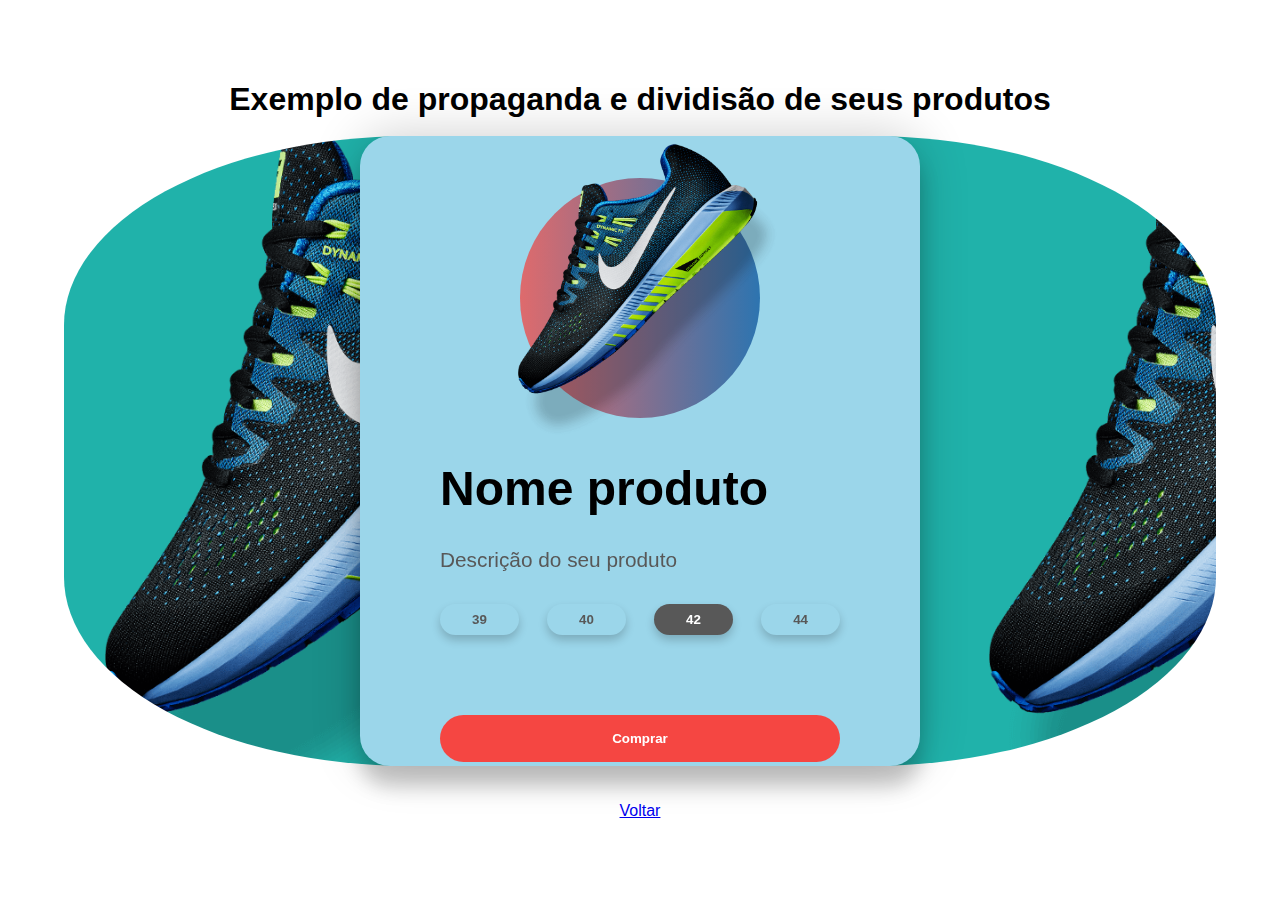
==== index/anuncio.html @ 0258cbf9 "links" ====
<!DOCTYPE html>
<html lang="Pt-br">

<head>
    <meta charset="UTF-8">
    <meta http-equiv="X-UA-Compatible" content="IE=edge">

    <!-- mobile specific metas
    ================================================== -->
    <meta name="viewport" content="width=device-width, initial-scale=1, maximum-scale=1">


    <!-- Bootstrap core CSS -->
    <link href="Bootstrap5.0/css/bootstrap.min.css" rel="stylesheet">

    <!-- CSS
    ================================================== -->
    <link rel="stylesheet" href="../Bootstrap5.0/css/anuncio.css">

    <!-- favicons
	================================================== -->
    <link rel="icon" type="image/png" href="favicon.jpg">

    <title>Anúncio</title>
</head>

<body>
    <header>
        <h3 class="text-danger">Exemplo de propaganda e dividisão de seus produtos</h3>
    </header>
    <br>
    <div class="container">
        <div class="card">
            <div class="sneaker">
                <div class="circle"></div>
                <img src="images/tenis.png" alt="adidas">
            </div>
            <div class="info">
                <h1 class="title">Nome produto</h1>
                <h3>Descrição do seu produto
                </h3>
                <div class="sizes">
                    <button>39</button>
                    <button>40</button>
                    <button class="active">42</button>
                    <button>44</button>
                </div>
                <div class="purchase">
                    <button>Comprar</button>
                </div>
            </div>
        </div>
    </div>
    <footer>
        <br>
        <br>
        <a href="portifolio.html#resume">Voltar</a>
    </footer>

    <!-- Java Script
   	================================================== -->
    <script src="../Bootstrap5.0/js/anuncio.js"></script>
</body>

</html>
---- Bootstrap5.0/css/anuncio.css ----
* {
    margin: 0;
    padding: 0;
    box-sizing: border-box;
}
body {
    font-family: "Poppins", sans-serif;
    min-height: 100vh;
    display: flex;
    align-items: center;
    justify-content: center;
    perspective: 1000px;
    flex-direction: column;
}
h3{
    font-size: 32px;
    font-family: "Poppins", sans-serif;
    display: flex;
    text-align: center;
}
.container {
    border-radius: 30%;
    background: lightseagreen;
    background-image: url("../../index/images/tenis.png");
    background-size: contain;
    background-attachment: fixed;
    background-position: left;
    width: 90%;
    display: flex;
    justify-content: space-around;
    align-items: center;
}
.card {
    background: rgb(155, 214, 234);
    transform-style: preserve-3d;
    min-height: 70vh;
    width: 35rem;
    border-radius: 30px;
    padding: 0rem 5rem;
    box-shadow: 0 20px 20px rgba(0, 0, 0, 0.2), 0px 0px 50px rgba(0, 0, 0, 0.2);
}
.sneaker {
    min-height: 35vh;
    display: flex;
    align-items: center;
    justify-content: center;
}
.sneaker img {
    width: 20rem;
    z-index: 2;
    transition: all 0.75s ease-out;
}
.circle {
    width: 15rem;
    height: 15rem;
    background: linear-gradient(
        to right,
        rgba(245, 70, 66, 0.75),
        rgba(8, 83, 156, 0.75)
        );
        position: absolute;
        border-radius: 50%;
    z-index: 1;
}
.info h1 {
    font-size: 3rem;
    transition: all 0.75s ease-out;
}
.info h3 {
    text-align: center;
    font-size: 1.3rem;
    padding: 2rem 0rem;
    color: #585858;
    font-weight: lighter;
    transition: all 0.75s ease-out;
}
.sizes {
    display: flex;
    justify-content: space-between;
    transition: all 0.75s ease-out;
}
.sizes button {
    padding: 0.5rem 2rem;
    background: none;
    border: none;
    box-shadow: 0px 5px 10px rgba(0, 0, 0, 0.2);
    border-radius: 30px;
    cursor: pointer;
    font-weight: bold;
    color: #585858;
}
button.active {
    background: #585858;
    color: white;
}
.purchase {
      margin-top: 5rem;
      transition: all 0.75s ease-out;
}
.purchase button {
    width: 100%;
    padding: 1rem 0rem;
    background: #f54642;
    border: none;
    color: white;
    cursor: pointer;
    border-radius: 30px;
    font-weight: bolder;
}

@media (max-width: 901px) {
    body{
        position: fixed;
    }
    .card{
        min-height: 50vh;
    }

}
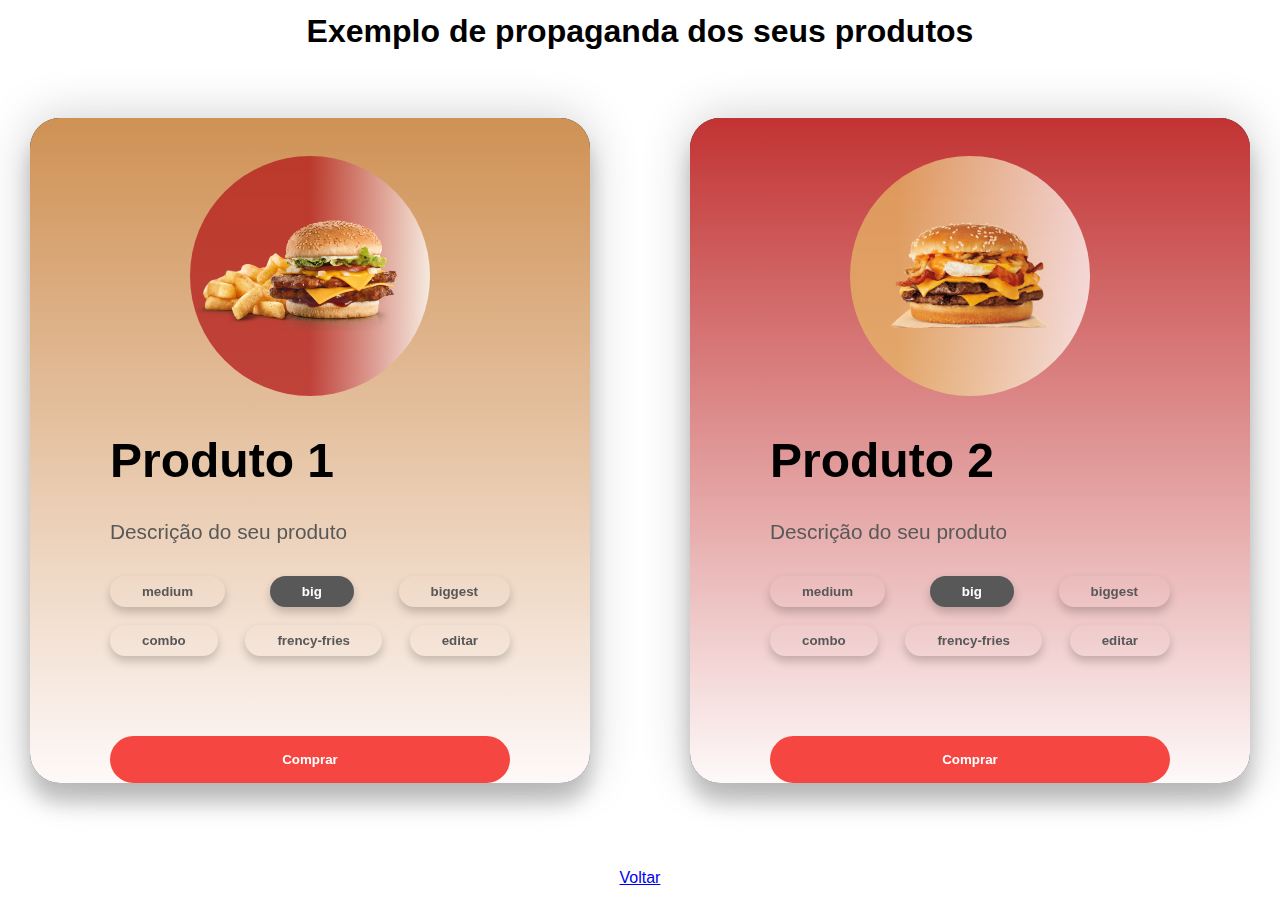
==== commit 8a37257b: "intro-social" ====
--- a/index/anuncio.html
+++ b/index/anuncio.html
@@ -26,27 +26,62 @@
 
 <body>
     <header>
-        <h3 class="text-danger">Exemplo de propaganda e dividisão de seus produtos</h3>
+        <h3 class="text-danger">Exemplo de propaganda dos seus produtos</h3>
     </header>
     <br>
-    <div class="container">
-        <div class="card">
-            <div class="sneaker">
-                <div class="circle"></div>
-                <img src="images/tenis.png" alt="adidas">
+    <div class="section">
+        <!-- Primeiro Produto -->
+        <div class="container1">
+            <div class="card1">
+                <div class="sneaker1">
+                    <div class="circle1"></div>
+                    <img src="images/hambuguer-3.png" alt="hambuguer com batata frita">
+                </div>
+                <div class="info1">
+                    <h1 class="title1">Produto 1</h1>
+                    <h3>Descrição do seu produto
+                    </h3>
+                    <div class="sizes1">
+                        <button>medium</button>
+                        <button class="active">big</button>
+                        <button>biggest</button>
+                    </div>
+                    <br>
+                    <div class="sizes1">
+                        <button>combo</button>
+                        <button>frency-fries</button>
+                        <button>editar</button>
+                    </div>
+                    <div class="purchase1">
+                        <button>Comprar</button>
+                    </div>
+                </div>
             </div>
-            <div class="info">
-                <h1 class="title">Nome produto</h1>
-                <h3>Descrição do seu produto
-                </h3>
-                <div class="sizes">
-                    <button>39</button>
-                    <button>40</button>
-                    <button class="active">42</button>
-                    <button>44</button>
+        </div>
+         <!-- Segundo Produto -->
+        <div class="container2">
+            <div class="card2">
+                <div class="sneaker2">
+                    <div class="circle2"></div>
+                    <img src="images/hamburguer-4.png" alt="hambuguer duplo">
                 </div>
-                <div class="purchase">
-                    <button>Comprar</button>
+                <div class="info2">
+                    <h1 class="title2">Produto 2</h1>
+                    <h3>Descrição do seu produto </h3>
+                    <div class="sizes2">
+                        <button>medium</button>
+                        <button class="active">big</button>
+                        <button>biggest</button>
+                    </div>
+                    <br>
+                    <div class="sizes2">
+                        <button>combo</button>
+                        <button>frency-fries</button>
+                        <button>editar</button>
+                    </div>
+                    <div class="purchase2">
+                        <button>Comprar</button>
+                    </div>
                 </div>
             </div>
         </div>
--- a/Bootstrap5.0/css/anuncio.css
+++ b/Bootstrap5.0/css/anuncio.css
@@ -19,20 +19,22 @@
     display: flex;
     text-align: center;
 }
-.container {
-    border-radius: 30%;
-    background: lightseagreen;
-    background-image: url("../../index/images/tenis.png");
-    background-size: contain;
-    background-attachment: fixed;
-    background-position: left;
-    width: 90%;
-    display: flex;
+/* Nesta section estará todos os produtos em seus respectivos cards */
+.section{
     justify-content: space-around;
-    align-items: center;
-}
-.card {
-    background: rgb(155, 214, 234);
+    display: flex;
+}
+/* primeiro produto */
+.container1 {
+    border-radius: 30px;
+    background: rgb(27, 27, 27);
+    width: 70%;
+    display: flex;
+    justify-content: space-between;
+    margin: 50px;
+}
+.card1 {
+    background: linear-gradient(rgb(207, 145, 84), rgb(254, 249, 249));
     transform-style: preserve-3d;
     min-height: 70vh;
     width: 35rem;
@@ -40,34 +42,120 @@
     padding: 0rem 5rem;
     box-shadow: 0 20px 20px rgba(0, 0, 0, 0.2), 0px 0px 50px rgba(0, 0, 0, 0.2);
 }
-.sneaker {
+.sneaker1 {
     min-height: 35vh;
     display: flex;
     align-items: center;
     justify-content: center;
 }
-.sneaker img {
-    width: 20rem;
-    z-index: 2;
-    transition: all 0.75s ease-out;
-}
-.circle {
+.sneaker1 img {
+    width: 14rem;
+    z-index: 5;
+    transition: all 0.75s ease-out;
+}
+.circle1 {
     width: 15rem;
     height: 15rem;
     background: linear-gradient(
         to right,
-        rgba(245, 70, 66, 0.75),
-        rgba(8, 83, 156, 0.75)
+        rgba(179, 26, 26, 0.75) 50%,
+        rgba(255, 255, 255, 0.75)
+        );
+    position: absolute;
+    border-radius: 50%;
+    z-index: 1;
+}
+.info1 h1 {
+    font-size: 3rem;
+    transition: all 0.75s ease-out;
+}
+.info1 h3 {
+    text-align: center;
+    font-size: 1.3rem;
+    padding: 2rem 0rem;
+    color: #585858;
+    font-weight: lighter;
+    transition: all 0.75s ease-out;
+}
+.sizes1 {
+    display: flex;
+    justify-content: space-between;
+    transition: all 0.75s ease-out;
+}
+.sizes1 button {
+    padding: 0.5rem 2rem;
+    background: none;
+    border: none;
+    box-shadow: 0px 5px 10px rgba(0, 0, 0, 0.2);
+    border-radius: 30px;
+    cursor: pointer;
+    font-weight: bold;
+    color: #585858;
+}
+button.active {
+    background: #585858;
+    color: white;
+}
+.purchase1 {
+      margin-top: 5rem;
+      transition: all 0.75s ease-out;
+}
+.purchase1 button {
+    width: 100%;
+    padding: 1rem 0rem;
+    background: #f54642;
+    border: none;
+    color: white;
+    cursor: pointer;
+    border-radius: 30px;
+    font-weight: bolder;
+}
+/* segundo produto */
+.container2 {
+    border-radius: 30px;
+    background: rgb(27, 27, 27);
+    width: 70%;
+    display: flex;
+    justify-content: space-between;
+    margin: 50px;
+}
+.card2 {
+    background: linear-gradient(rgb(194, 51, 51), rgb(254, 249, 249));
+    transform-style: preserve-3d;
+    min-height: 70vh;
+    width: 35rem;
+    border-radius: 30px;
+    padding: 0rem 5rem;
+    box-shadow: 0 20px 20px rgba(0, 0, 0, 0.2), 0px 0px 50px rgba(0, 0, 0, 0.2);
+}
+.sneaker2 {
+    min-height: 35vh;
+    display: flex;
+    align-items: center;
+    justify-content: center;
+}
+.sneaker2 img {
+    width: 10rem;
+    z-index: 5;
+    transition: all 0.75s ease-out;
+}
+.circle2 {
+    width: 15rem;
+    height: 15rem;
+    background: linear-gradient(
+        to right,
+        rgba(230, 181, 101, 0.75) 20%,
+        rgba(255, 255, 254, 0.75)
         );
         position: absolute;
         border-radius: 50%;
     z-index: 1;
 }
-.info h1 {
+.info2 h1 {
     font-size: 3rem;
     transition: all 0.75s ease-out;
 }
-.info h3 {
+.info2 h3 {
     text-align: center;
     font-size: 1.3rem;
     padding: 2rem 0rem;
@@ -75,12 +163,12 @@
     font-weight: lighter;
     transition: all 0.75s ease-out;
 }
-.sizes {
-    display: flex;
-    justify-content: space-between;
-    transition: all 0.75s ease-out;
-}
-.sizes button {
+.sizes2 {
+    display: flex;
+    justify-content: space-between;
+    transition: all 0.75s ease-out;
+}
+.sizes2 button {
     padding: 0.5rem 2rem;
     background: none;
     border: none;
@@ -94,11 +182,11 @@
     background: #585858;
     color: white;
 }
-.purchase {
+.purchase2 {
       margin-top: 5rem;
       transition: all 0.75s ease-out;
 }
-.purchase button {
+.purchase2 button {
     width: 100%;
     padding: 1rem 0rem;
     background: #f54642;
@@ -109,12 +197,34 @@
     font-weight: bolder;
 }
 
+@media (max-width: 1024px) {
+    .container1, .container2{
+        display: flex;
+        width: 90%;
+        justify-content: center;
+    }
+    .section{
+        display: flex;
+        flex-direction: column;
+    }
+}
 @media (max-width: 901px) {
-    body{
-        position: fixed;
-    }
     .card{
         min-height: 50vh;
     }
-
-}+}
+@media (max-width: 624px) {
+  .section{
+    width: 80%;
+  }
+  .container1,.container2{
+    width:70%;
+  }
+  .card1,.card2{
+    width: 40rem;
+    padding-right: 3rem;
+  }
+  .sneaker1 img,.sneaker2 img {
+    min-height: 8rem;
+  }
+}
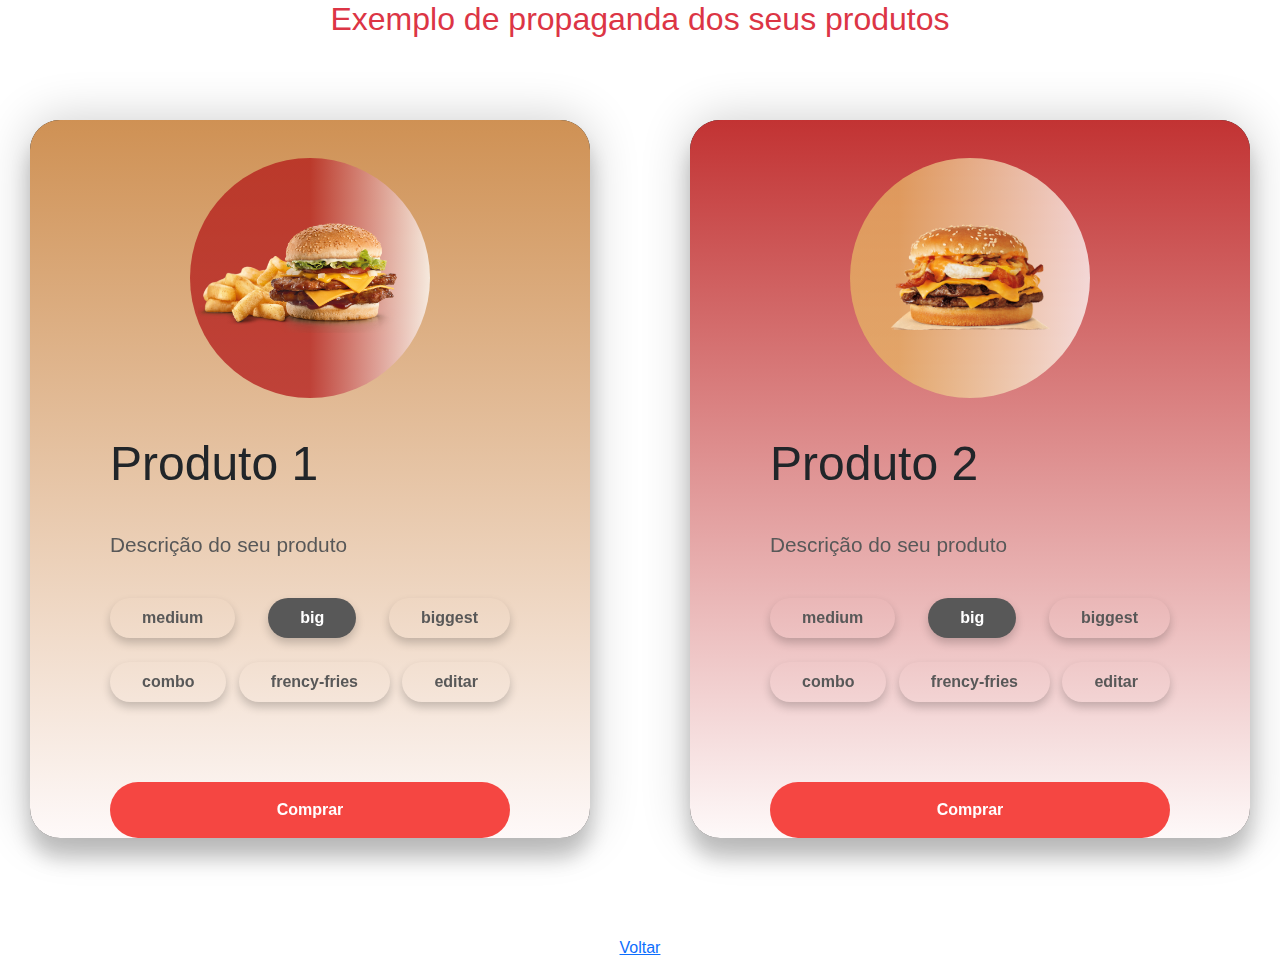
==== commit 17b42d35: "mudanças" ====
--- a/index/anuncio.html
+++ b/index/anuncio.html
@@ -11,7 +11,7 @@
 
 
     <!-- Bootstrap core CSS -->
-    <link href="Bootstrap5.0/css/bootstrap.min.css" rel="stylesheet">
+    <link href="../Bootstrap5.0/css/bootstrap.min.css" rel="stylesheet">
 
     <!-- CSS
     ================================================== -->
--- a/Bootstrap5.0/css/anuncio.css
+++ b/Bootstrap5.0/css/anuncio.css
@@ -225,6 +225,9 @@
     padding-right: 3rem;
   }
   .sneaker1 img,.sneaker2 img {
-    min-height: 8rem;
-  }
-}
+    display: flex;
+  }
+  .info1,.info2{
+      text-align: center;
+  }
+}
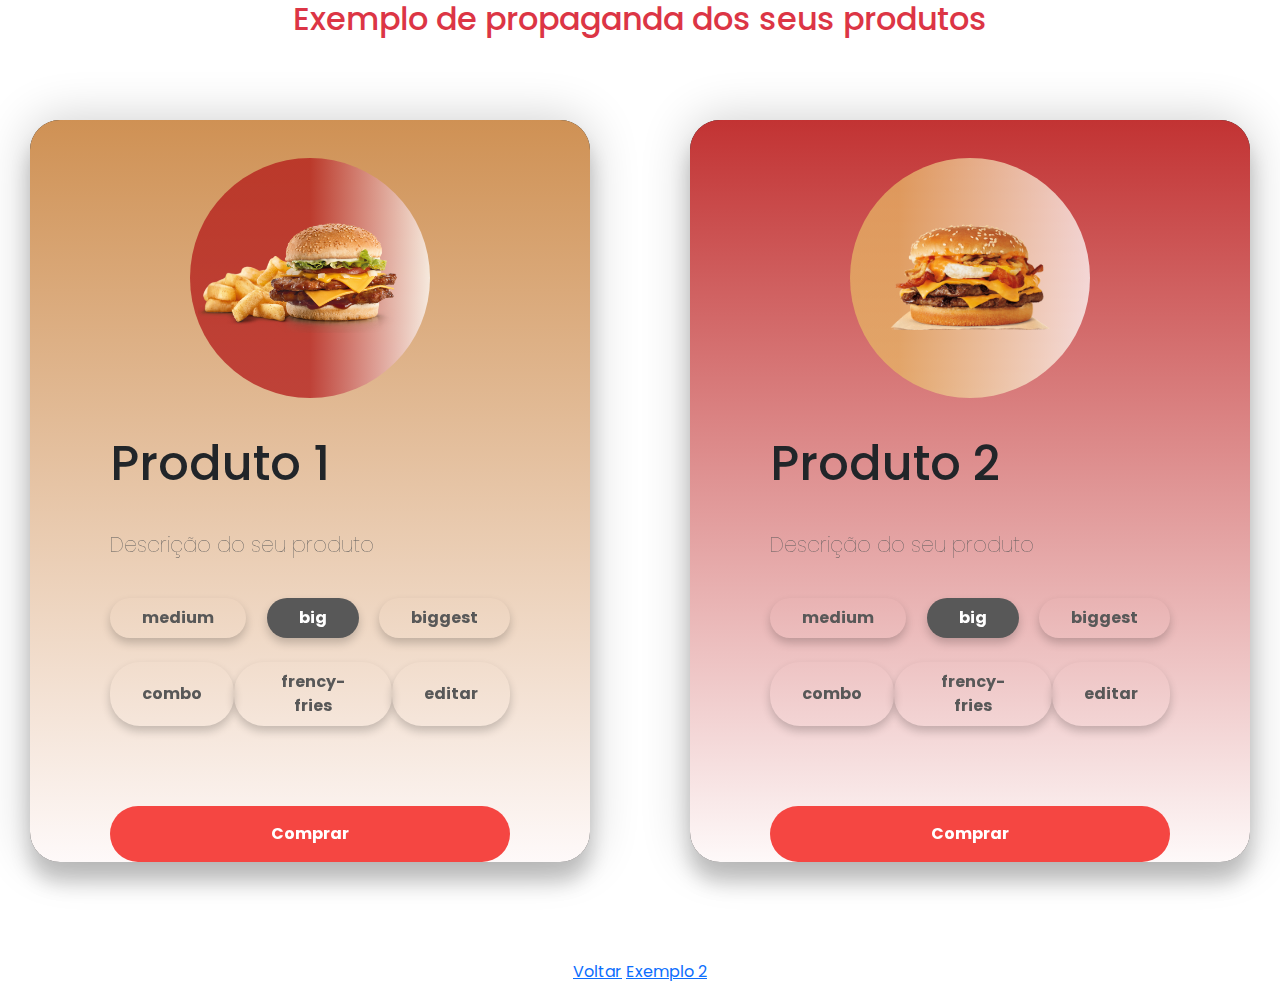
==== commit 26202f74: "atualizações" ====
--- a/index/anuncio.html
+++ b/index/anuncio.html
@@ -16,6 +16,7 @@
     <!-- CSS
     ================================================== -->
     <link rel="stylesheet" href="../Bootstrap5.0/css/anuncio.css">
+    <link rel="stylesheet" href="../Bootstrap5.0/css/anuncio2.css">
 
     <!-- favicons
 	================================================== -->
@@ -58,7 +59,7 @@
                 </div>
             </div>
         </div>
-         <!-- Segundo Produto -->
+        <!-- Segundo Produto -->
         <div class="container2">
             <div class="card2">
                 <div class="sneaker2">
@@ -90,11 +91,12 @@
         <br>
         <br>
         <a href="portifolio.html#resume">Voltar</a>
+        <a href="anuncio2.html">Exemplo 2</a>
     </footer>
 
     <!-- Java Script
    	================================================== -->
-    <script src="../Bootstrap5.0/js/anuncio.js"></script>
+    <script src="../Bootstrap5.0/js/anuncio2.js"></script>
 </body>
 
 </html>--- a/Bootstrap5.0/css/anuncio2.css
+++ b/Bootstrap5.0/css/anuncio2.css
@@ -0,0 +1,124 @@
+@import url('https://fonts.googleapis.com/css2?family=Poppins:wght@300; 400; 500; 600; 700; 800; 900&display-swap');
+
+
+* {
+    margin: 0;
+    padding: 0;
+    box-sizing: border-box;
+    font-family: 'Poppins', sans-serif;
+}
+
+section {
+    display: flex;
+    justify-content: center;
+    align-items: center;
+    min-height: 100vh;
+    background: #232323;
+    overflow: hidden;
+    padding: 100px 20px;
+    box-sizing: border-box;
+}
+section::before {
+    content: '';
+    position: fixed;
+    top: 0;
+    Left: 0;
+    width: 100%;
+    height: 100%;
+    background: #ef3b36;
+    clip-path: circle(65% at 100% -20%);
+}
+section::after {
+    content: '';
+    position: fixed;
+    top: 0;
+    Left: 0;
+    width: 100%;
+    height: 100%;
+    background: orange;
+    clip-path: circle(35% at 0% 100%);
+}
+.container {
+    position: relative;
+    z-index: 10;
+    display: flex;
+    justify-content: center;
+    align-items: center;
+    flex-wrap: wrap;
+}
+.container .card {
+    position: relative;
+    width: 300px;
+    height: 400px;
+    margin: 20px 40px;
+    display: flex;
+    justify-content: center;
+    flex-direction: column;
+    align-items: center;
+    background: rgba(255, 255, 255, 0.05);
+    box-shadow:  0 10px 25px rgba(0, 0, 0, 0.2);
+    backdrop-filter: blur(15px);
+}
+.container .card .imgBx {
+    position: relative;
+    display: flex;
+    justify-content: start;
+    align-items: center;
+    flex-direction: column;
+    padding: 20px;
+    transition: 0.5s ease-in-out;
+}
+.container .card:hover .imgBx {
+    transform: translateY(-100px);
+}
+.container .card .imgBx img {
+    max-width: 100%;
+    margin: 0 0 20px;
+    transition: 0.5s ease-in-out;
+}
+.container .card:hover .imgBx img {
+    transform: translate(-20px, -40px) rotate(-25deg) scale(1.5);
+}
+.container .card .imgBx h2 {
+    color: #fff;
+    font-weight: 600;
+}
+.container .card .content {
+    position: absolute;
+    bottom:20px;
+    display: flex;
+    justify-content: center;
+    flex-direction: column;
+    transition: 0.5s ease-in-out;
+}
+.container .card .content .color,
+.container .card .content .size {
+    display: flex;
+    justify-content: center;
+    align-items: center;
+    padding: 8px 20px;
+}
+.container .card .content .color h3,
+.container .card .content .size h3 {
+    color: #fff;
+    font-weight: 300;
+    font-size: 14px;
+    text-transform: uppercase;
+    letter-spacing: 2px;
+    margin-right: 10px;
+}
+.container .card .content .size span {
+    color: rgb(255, 255, 255);
+    width: 26px;
+    height: 26px;
+    letter-spacing: 4px;
+    text-align: center;
+    display: inline-block;
+    color: black;
+    background: #fff;
+    font-size: 14px;
+    margin: 0 5px;
+    font-weight: 500;
+    transition: 0.5s ;
+    cursor: pointer;
+}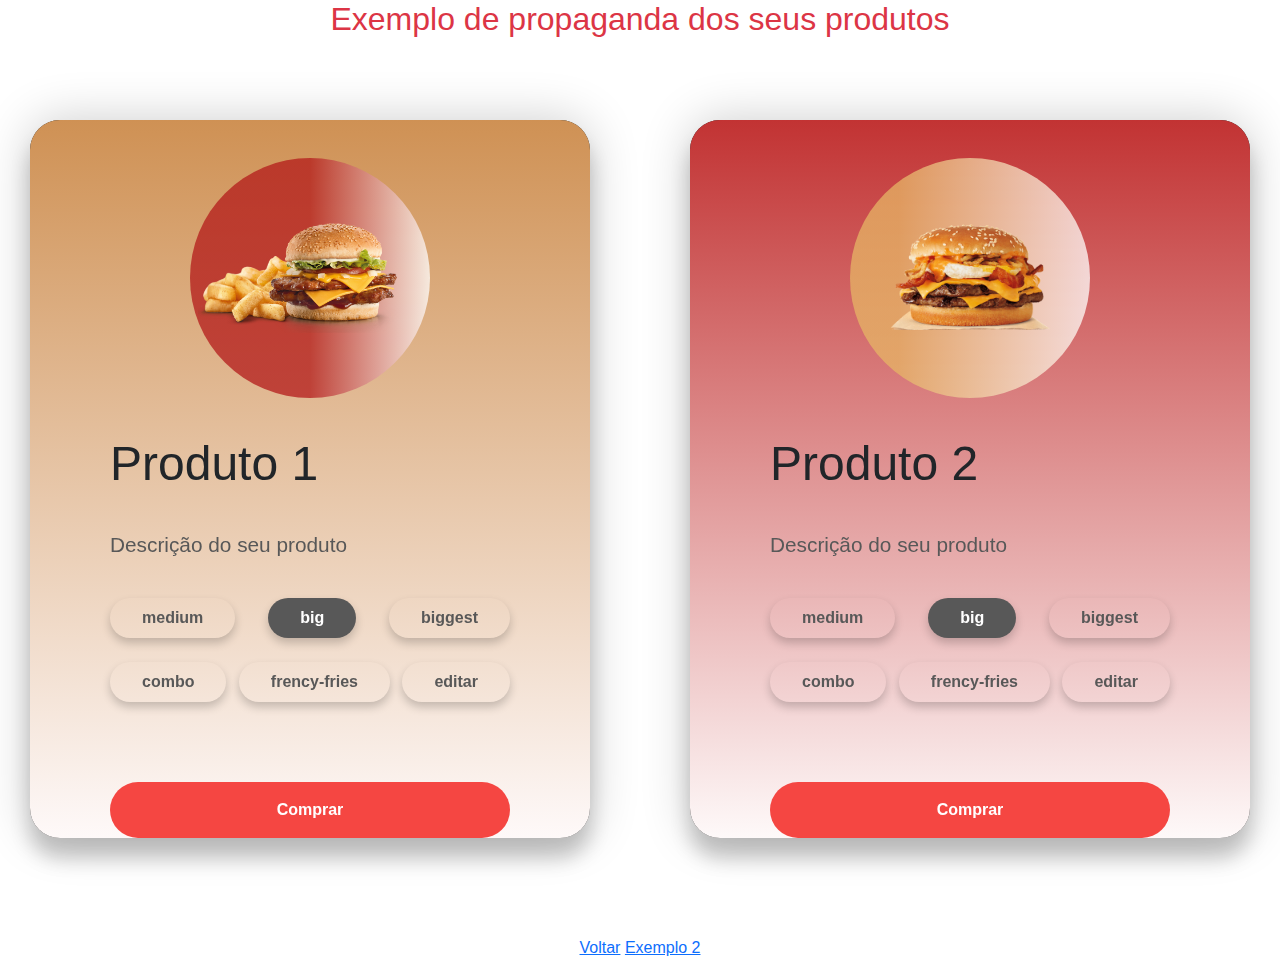
==== commit 4d9ba6dd: "anuncio" ====
--- a/index/anuncio.html
+++ b/index/anuncio.html
@@ -16,8 +16,7 @@
     <!-- CSS
     ================================================== -->
     <link rel="stylesheet" href="../Bootstrap5.0/css/anuncio.css">
-    <link rel="stylesheet" href="../Bootstrap5.0/css/anuncio2.css">
-
+   
     <!-- favicons
 	================================================== -->
     <link rel="icon" type="image/png" href="favicon.jpg">
@@ -96,7 +95,7 @@
 
     <!-- Java Script
    	================================================== -->
-    <script src="../Bootstrap5.0/js/anuncio2.js"></script>
+    <script src="../Bootstrap5.0/js/anuncio.js"></script>
 </body>
 
 </html>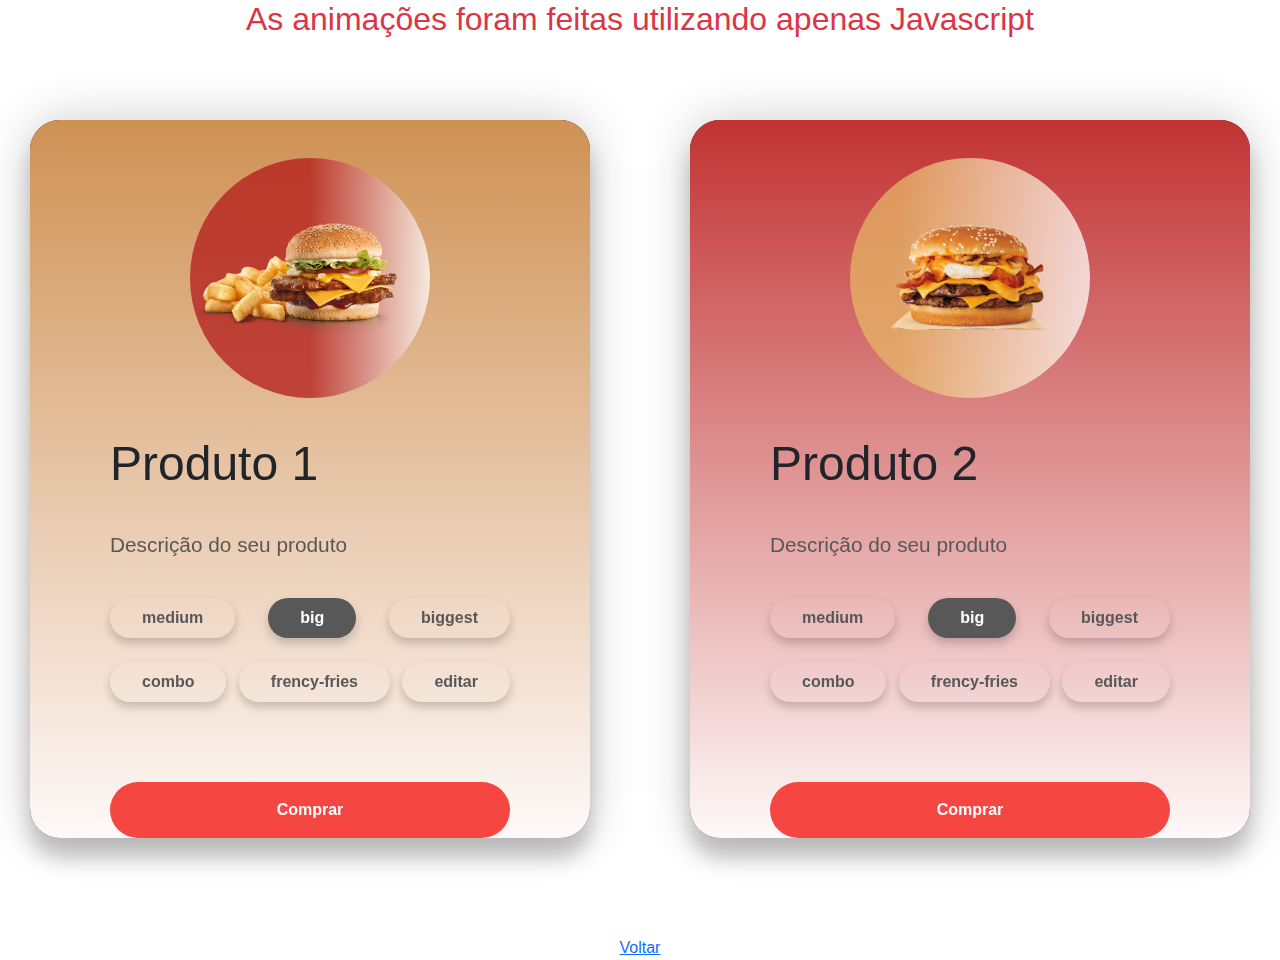
==== commit d3429bf1: "links-e-buttons-new" ====
--- a/index/anuncio.html
+++ b/index/anuncio.html
@@ -26,7 +26,7 @@
 
 <body>
     <header>
-        <h3 class="text-danger">Exemplo de propaganda dos seus produtos</h3>
+        <h3 class="text-danger">As animações foram feitas utilizando apenas Javascript</h3>
     </header>
     <br>
     <div class="section">
@@ -90,7 +90,6 @@
         <br>
         <br>
         <a href="portifolio.html#resume">Voltar</a>
-        <a href="anuncio2.html">Exemplo 2</a>
     </footer>
 
     <!-- Java Script
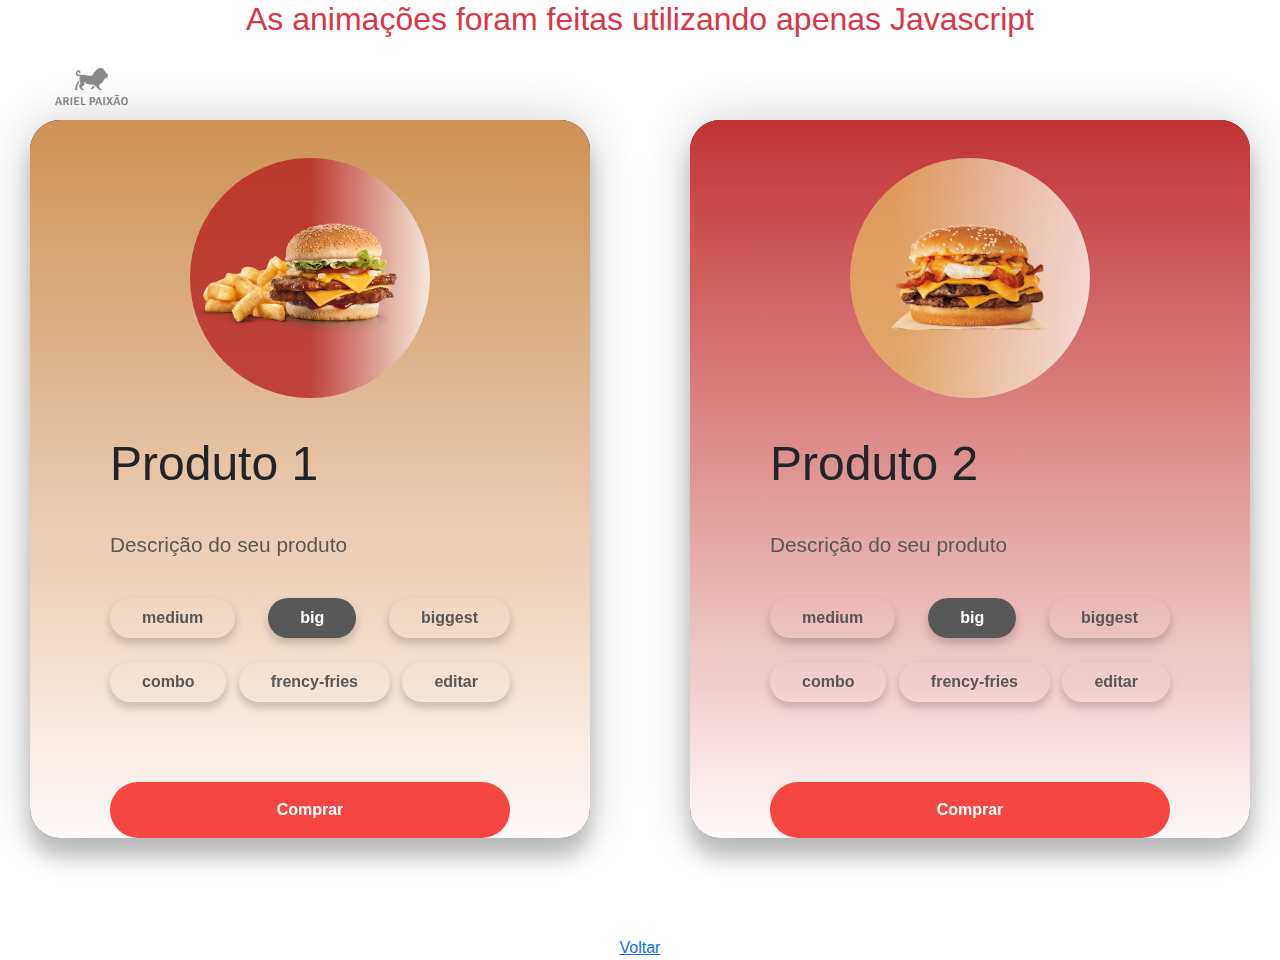
==== commit 118cd584: "marca-d'agua" ====
--- a/index/anuncio.html
+++ b/index/anuncio.html
@@ -16,15 +16,21 @@
     <!-- CSS
     ================================================== -->
     <link rel="stylesheet" href="../Bootstrap5.0/css/anuncio.css">
-   
+
     <!-- favicons
 	================================================== -->
-    <link rel="icon" type="image/png" href="favicon.jpg">
+    <link rel="icon" type="image/png" href="images/Logo-Black.png">
 
     <title>Anúncio</title>
 </head>
 
 <body>
+    <!-- Marca d'água 
+	================================================== -->
+    <div class="brand">
+        <img class="brand-black" src="images/Logo-4-png.png">
+        <img class="brand-white" src="images/Logo-4-Branco-png.png">
+    </div>
     <header>
         <h3 class="text-danger">As animações foram feitas utilizando apenas Javascript</h3>
     </header>
--- a/Bootstrap5.0/css/anuncio.css
+++ b/Bootstrap5.0/css/anuncio.css
@@ -231,3 +231,39 @@
       text-align: center;
   }
 }
+.brand{
+    display: flex;
+    position: absolute;
+    justify-content: center;
+    align-items: center;
+    top: 10vh;
+    left: 10vh;
+  }
+  .brand .brand-black{
+    display: flex;
+    position: absolute;
+    z-index: 1;
+    background-image: url("../images/Logo-4-png.png");
+    background-attachment: fixed;
+    background-position: center;
+    background-repeat: no-repeat;
+    background-size: cover;
+    filter: alpha(opacity=50);
+    filter: progid:DxImageTransform.Microsoft.Alpha(opacity=0.5);
+    opacity: 0.5;
+    max-width: 100px;
+  }
+  .brand .brand-white{
+    display: flex;
+    position: absolute;
+    z-index: 1;
+    background-image: url("../images/Logo-4-Branco-png.png");
+    background-attachment: fixed;
+    background-position: center;
+    background-repeat: no-repeat;
+    background-size: cover;
+    filter: alpha(opacity=50);
+    filter: progid:DxImageTransform.Microsoft.Alpha(opacity=0.5);
+    opacity: 0.5;
+    max-width: 100px;
+  }